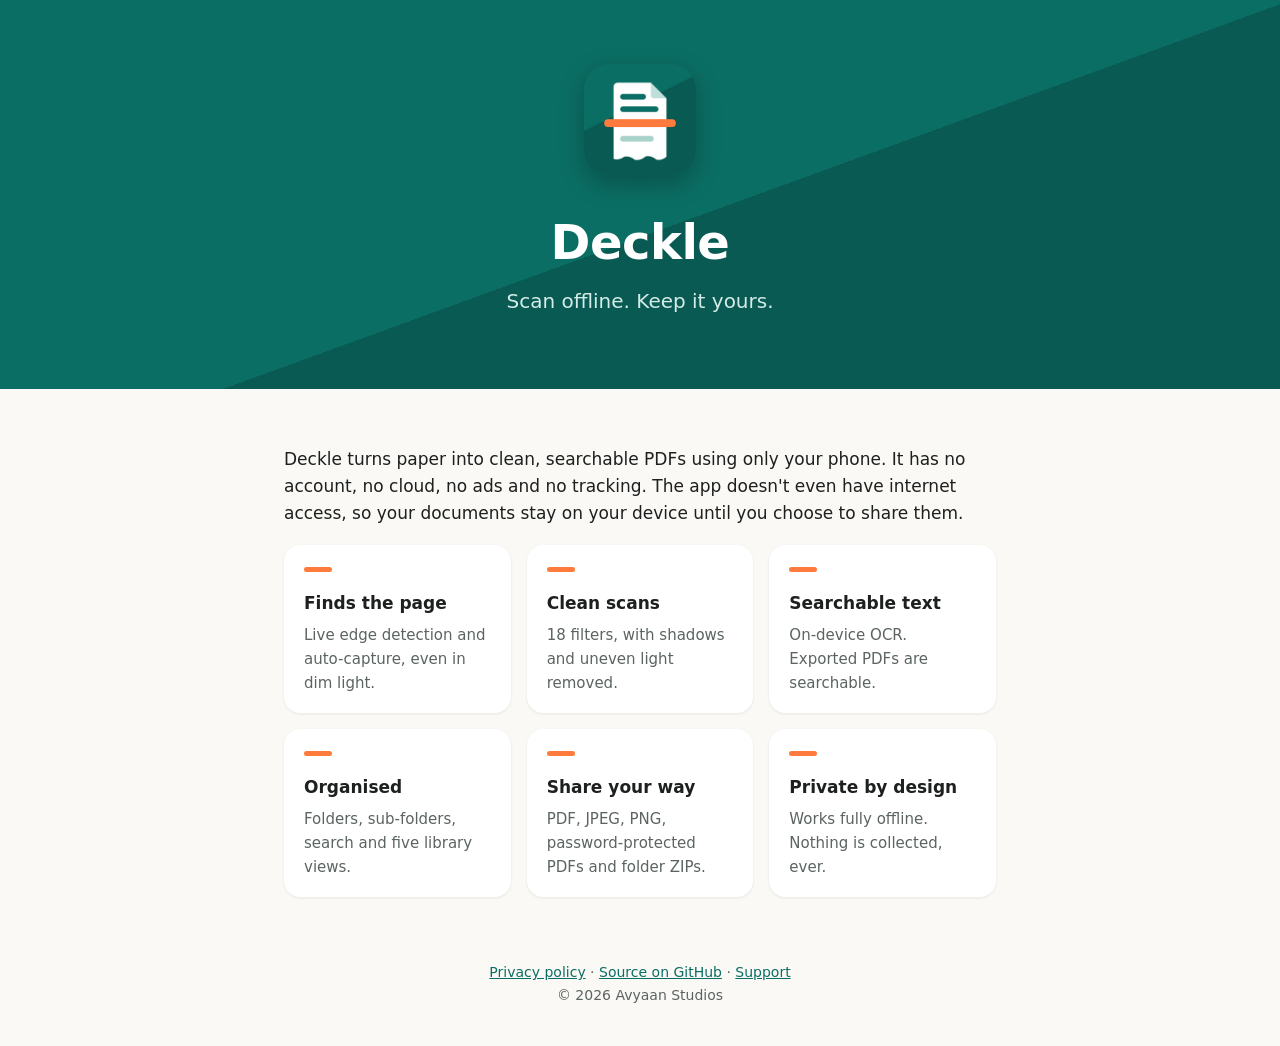
==== index.html @ 2f3b665b "Website: landing page and privacy policy Co-Authored-By: Claude Opus 5.5 <noreply@anthropic.com>" ====
<!DOCTYPE html>
<html lang="en">
<head>
  <meta charset="utf-8">
  <meta name="viewport" content="width=device-width, initial-scale=1">
  <title>Deckle: Offline PDF Scanner</title>
  <meta name="description" content="Scan documents to clean, searchable PDFs. 100% offline. No account, no ads, no tracking.">
  <link rel="icon" href="icon.png">
  <link rel="stylesheet" href="style.css">
</head>
<body>
  <header class="hero">
    <img src="icon.png" alt="Deckle icon">
    <h1>Deckle</h1>
    <p>Scan offline. Keep it yours.</p>
  </header>
  <main>
    <p>Deckle turns paper into clean, searchable PDFs using only your phone. It has no account, no cloud, no ads and no tracking. The app doesn't even have internet access, so your documents stay on your device until you choose to share them.</p>
    <div class="features">
      <div class="card"><span class="bar"></span><h3>Finds the page</h3><p>Live edge detection and auto-capture, even in dim light.</p></div>
      <div class="card"><span class="bar"></span><h3>Clean scans</h3><p>18 filters, with shadows and uneven light removed.</p></div>
      <div class="card"><span class="bar"></span><h3>Searchable text</h3><p>On-device OCR. Exported PDFs are searchable.</p></div>
      <div class="card"><span class="bar"></span><h3>Organised</h3><p>Folders, sub-folders, search and five library views.</p></div>
      <div class="card"><span class="bar"></span><h3>Share your way</h3><p>PDF, JPEG, PNG, password-protected PDFs and folder ZIPs.</p></div>
      <div class="card"><span class="bar"></span><h3>Private by design</h3><p>Works fully offline. Nothing is collected, ever.</p></div>
    </div>
  </main>
  <footer>
    <a href="privacy/">Privacy policy</a> · <a href="https://github.com/jaisharma06/Deckle">Source on GitHub</a> · <a href="https://github.com/jaisharma06/Deckle/issues">Support</a><br>
    © 2026 Avyaan Studios
  </footer>
</body>
</html>
---- style.css ----
:root {
  --teal: #0b6e64;
  --teal-deep: #085a52;
  --ember: #ff7a3d;
  --paper: #fbf9f5;
  --ink: #1d201f;
  --muted: #5b6462;
}
* { box-sizing: border-box; }
body {
  margin: 0;
  font: 17px/1.6 system-ui, -apple-system, "Segoe UI", Roboto, sans-serif;
  color: var(--ink);
  background: var(--paper);
}
a { color: var(--teal); }
.hero {
  background: linear-gradient(160deg, var(--teal) 55%, var(--teal-deep) 55%);
  color: #fff;
  padding: 64px 24px 72px;
  text-align: center;
}
.hero img { width: 112px; height: 112px; border-radius: 26px; box-shadow: 0 8px 24px rgba(0,0,0,.25); }
.hero h1 { font-size: 48px; margin: 20px 0 4px; letter-spacing: -.5px; }
.hero p { font-size: 20px; margin: 0; color: #d4ece8; }
main { max-width: 760px; margin: 0 auto; padding: 40px 24px 64px; }
.features { display: grid; grid-template-columns: repeat(auto-fit, minmax(210px, 1fr)); gap: 16px; }
.card { background: #fff; border-radius: 16px; padding: 18px 20px; box-shadow: 0 1px 3px rgba(0,0,0,.08); }
.card h3 { margin: 0 0 6px; font-size: 17px; }
.card p { margin: 0; color: var(--muted); font-size: 15px; }
.bar { display: inline-block; width: 28px; height: 5px; border-radius: 3px; background: var(--ember); margin-bottom: 10px; }
footer { text-align: center; color: var(--muted); font-size: 14px; padding: 0 24px 40px; }
article h1 { font-size: 34px; margin-bottom: 0; }
article .updated { color: var(--muted); margin-top: 4px; }
article h2 { margin-top: 32px; font-size: 22px; }
table { border-collapse: collapse; width: 100%; }
th, td { text-align: left; padding: 8px 10px; border-bottom: 1px solid #e3e1dc; vertical-align: top; }
.back { display: inline-block; margin-bottom: 8px; }
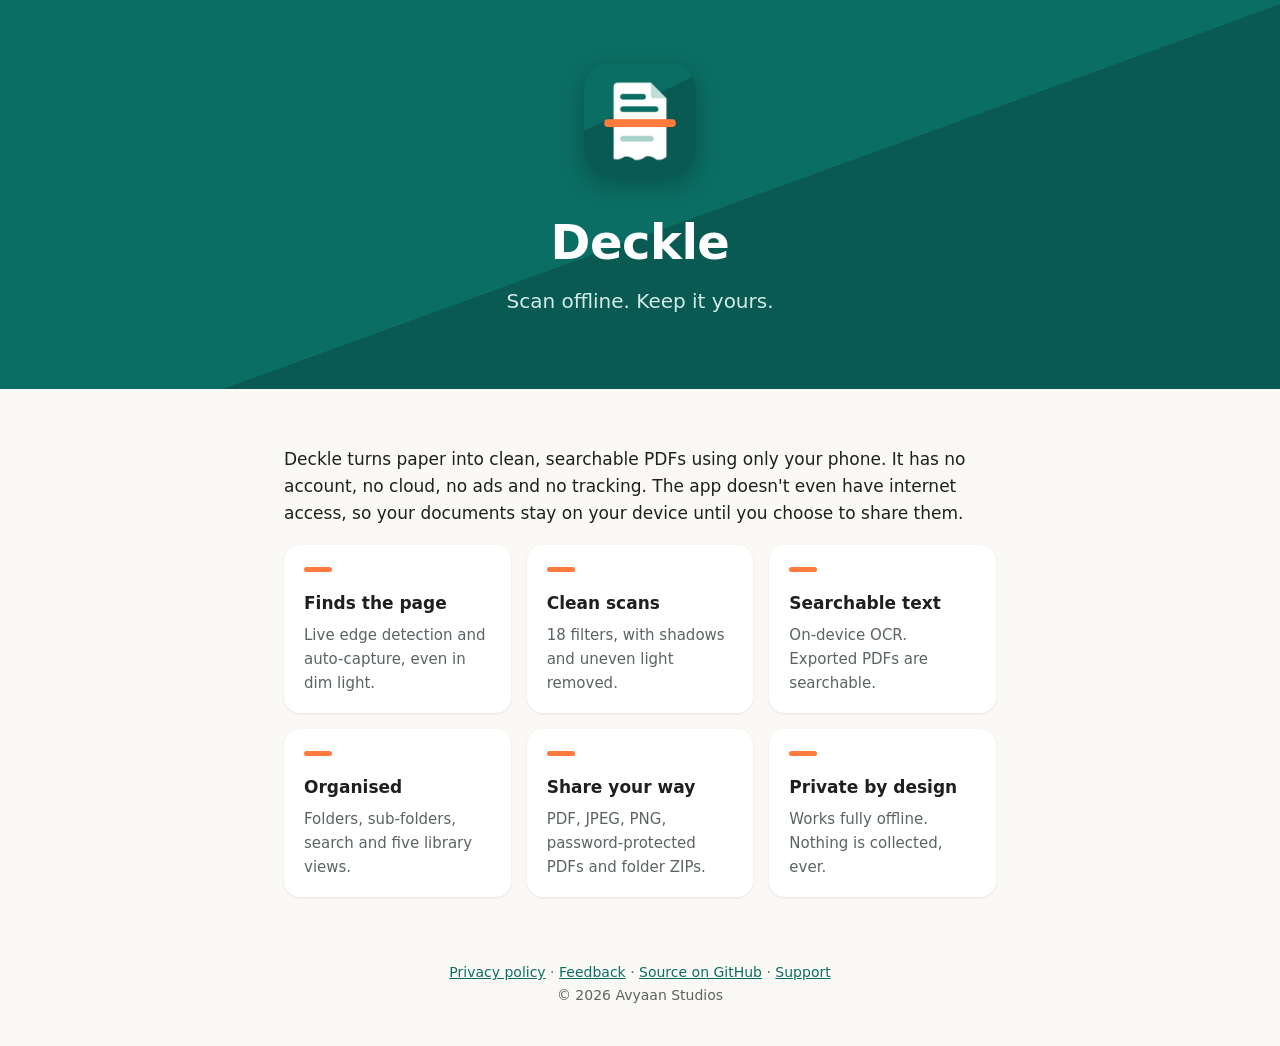
==== commit d383c455: "Website: feedback page Feedback form at /feedback/ that saves to Cloud Firestore (create-only rules," ====
--- a/index.html
+++ b/index.html
@@ -26,7 +26,7 @@
     </div>
   </main>
   <footer>
-    <a href="privacy/">Privacy policy</a> · <a href="https://github.com/jaisharma06/Deckle">Source on GitHub</a> · <a href="https://github.com/jaisharma06/Deckle/issues">Support</a><br>
+    <a href="privacy/">Privacy policy</a> · <a href="feedback/">Feedback</a> · <a href="https://github.com/jaisharma06/Deckle">Source on GitHub</a> · <a href="https://github.com/jaisharma06/Deckle/issues">Support</a><br>
     © 2026 Avyaan Studios
   </footer>
 </body>
